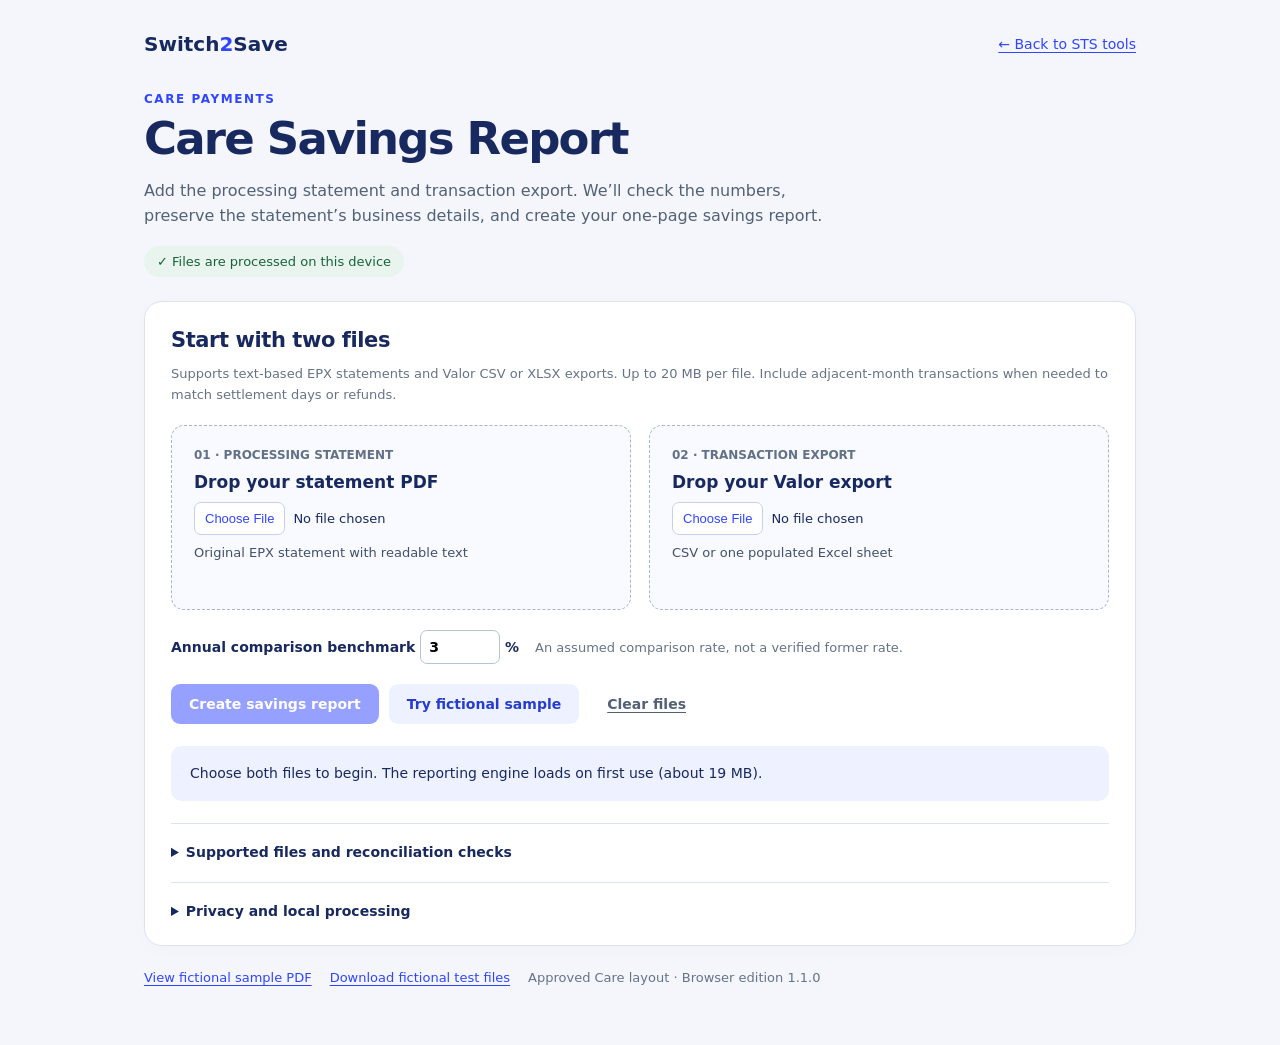
==== care-savings-report.html @ 724d2116 "Add browser-local Care Savings Report Add the approved Care report beside the existing Surcharge Rep" ====
<!doctype html>
<html lang="en">
<head>
<meta charset="utf-8"><meta name="viewport" content="width=device-width,initial-scale=1">
<meta http-equiv="Content-Security-Policy" content="default-src 'self'; script-src 'self' 'wasm-unsafe-eval'; style-src 'self' 'unsafe-inline'; connect-src 'self'; worker-src 'self'; img-src 'self' data: blob:; frame-src 'self' blob:; object-src 'none'; base-uri 'none'; form-action 'none'">
<meta name="referrer" content="no-referrer"><title>Care Savings Report | STS Tools</title>
<style>
:root{font-family:Inter,system-ui,-apple-system,BlinkMacSystemFont,"Segoe UI",sans-serif;color:#182960;background:#f4f6fc;font-synthesis:none}*{box-sizing:border-box}body{margin:0}main{max-width:1040px;margin:auto;padding:32px 24px 60px}a{color:#3045ff;text-underline-offset:3px}.top{display:flex;align-items:center;justify-content:space-between;gap:16px;margin-bottom:36px}.brand{font-weight:800;text-decoration:none;font-size:20px;color:#182960}.brand b{color:#3045ff}.navlink{font-size:14px}.eyebrow{text-transform:uppercase;letter-spacing:.13em;color:#3045ff;font-weight:750;font-size:12px}h1{font-size:clamp(30px,5vw,45px);letter-spacing:-.04em;margin:9px 0 14px;line-height:1.08}h2{font-size:21px;letter-spacing:-.02em;margin:0 0 12px}p{line-height:1.6;margin:0 0 15px}.intro{max-width:680px;color:#526175}.privacy{display:inline-flex;gap:8px;align-items:center;background:#e8f4ed;border-radius:30px;color:#17633b;padding:8px 13px;font-size:13px;margin:2px 0 24px}.panel{background:white;border:1px solid #dce3ee;border-radius:18px;padding:26px;box-shadow:0 4px 22px #18296005}.files{display:grid;grid-template-columns:1fr 1fr;gap:18px;margin:20px 0}.drop{position:relative;border:1.5px dashed #a7b5ce;border-radius:13px;background:#f8faff;padding:22px;min-height:185px;display:flex;flex-direction:column;gap:10px}.drop:focus-within,.drop.over{outline:3px solid #3045ff33;border-color:#3045ff;background:#f0f3ff}.step{font-size:12px;font-weight:750;color:#627187}.drop strong{font-size:17px}.drop input{max-width:100%;font:inherit;font-size:13px}.drop input::file-selector-button{background:white;color:#3045ff;border:1px solid #c7d0eb;border-radius:7px;padding:8px 10px;margin-right:8px;cursor:pointer}.filename{overflow-wrap:anywhere;font-size:13px;color:#42506a}.hint{font-size:13px;color:#667387}.options{display:flex;align-items:center;gap:16px;flex-wrap:wrap;margin:8px 0 20px}.options label{font-size:14px;font-weight:650}.options input{font:inherit;width:80px;padding:8px;border:1px solid #b7c3d6;border-radius:7px}button,.button{font:inherit;font-size:14px;font-weight:700;border:0;border-radius:9px;padding:12px 18px;cursor:pointer;text-decoration:none;display:inline-block}.primary{background:#3045ff;color:white}.secondary{background:#eef1ff;color:#263cce}.plain{background:transparent;color:#526175;text-decoration:underline;text-underline-offset:3px}button:disabled{opacity:.5;cursor:default}.actions{display:flex;gap:10px;align-items:center;flex-wrap:wrap}.notice{padding:17px 19px;border-radius:11px;background:#eef1ff;margin-top:22px;white-space:pre-wrap;line-height:1.5;font-size:14px}.notice.error{background:#fff0e9;color:#87350e}.notice.success{background:#e8f4ed;color:#17633b}.result{margin-top:24px}.result h2{margin-top:0}.metrics{display:grid;grid-template-columns:repeat(3,1fr);gap:12px;margin:18px 0}.metric{background:#f4f6fc;padding:16px;border-radius:10px}.metric span{font-size:12px;color:#5b6880;display:block;margin-bottom:7px}.metric strong{font-size:23px;letter-spacing:-.03em}.preview{display:block;width:100%;height:auto;border:1px solid #dce3ee;border-radius:10px;margin-top:20px;background:#e9ecf2}details{margin-top:22px;border-top:1px solid #dce3ee;padding-top:20px;font-size:14px;color:#526175}summary{cursor:pointer;font-weight:700;color:#182960}details p{margin-top:12px}ul{padding-left:20px;line-height:1.7}.bottom{display:flex;gap:18px;flex-wrap:wrap;font-size:13px;color:#65738a;margin-top:24px} [hidden]{display:none!important}.loading::before{content:"";display:inline-block;width:12px;height:12px;border:2px solid #a5b0ff;border-top-color:#3045ff;border-radius:50%;margin-right:9px;vertical-align:-2px;animation:spin 1s linear infinite}@keyframes spin{to{transform:rotate(360deg)}}@media(prefers-reduced-motion:reduce){.loading::before{animation:none}}@media(max-width:650px){main{padding:22px 16px 36px}.top{margin-bottom:28px}.panel{padding:19px}.files,.metrics{grid-template-columns:1fr}.drop{min-height:160px}.preview{height:auto}.actions button{flex-grow:1}.metric{padding:12px}.metric strong{font-size:21px}}
</style>
<script src="care-savings-report.js" defer></script>
</head>
<body><main>
<nav class="top" aria-label="Care report navigation"><a class="brand" href="index.html">Switch<b>2</b>Save</a><a class="navlink" href="index.html">← Back to STS tools</a></nav>
<div class="eyebrow">Care Payments</div><h1>Care Savings Report</h1>
<p class="intro">Add the processing statement and transaction export. We’ll check the numbers, preserve the statement’s business details, and create your one-page savings report.</p>
<div class="privacy">✓ Files are processed on this device</div>
<section class="panel" aria-labelledby="start-title">
<h2 id="start-title">Start with two files</h2><p class="hint">Supports text-based EPX statements and Valor CSV or XLSX exports. Up to 20 MB per file. Include adjacent-month transactions when needed to match settlement days or refunds.</p>
<div class="files">
<div class="drop" id="statementDrop"><span class="step">01 · PROCESSING STATEMENT</span><strong>Drop your statement PDF</strong><input id="statement" type="file" accept=".pdf,application/pdf" aria-label="Choose EPX statement PDF"><span class="filename" id="statementName">Original EPX statement with readable text</span></div>
<div class="drop" id="transactionsDrop"><span class="step">02 · TRANSACTION EXPORT</span><strong>Drop your Valor export</strong><input id="transactions" type="file" accept=".csv,.xlsx" aria-label="Choose Valor transaction CSV or XLSX"><span class="filename" id="transactionsName">CSV or one populated Excel sheet</span></div>
</div>
<div class="options"><label for="benchmark">Annual comparison benchmark <input id="benchmark" type="number" min="0" max="99" step="0.01" value="3" inputmode="decimal"> %</label><span class="hint">An assumed comparison rate, not a verified former rate.</span></div>
<div class="actions"><button id="generate" class="primary" disabled>Create savings report</button><button id="demo" class="secondary">Try fictional sample</button><button id="reset" class="plain">Clear files</button></div>
<div id="status" class="notice" role="status" aria-live="polite">Choose both files to begin. The reporting engine loads on first use (about 19 MB).</div>
<div id="auditAction" class="actions" hidden style="margin-top:14px"><a id="auditLink" class="button secondary" download>Download reconciliation audit</a></div>
<section id="result" class="result" aria-labelledby="resultTitle" hidden>
<h2 id="resultTitle">Your report</h2><p id="resultInfo" class="hint"></p>
<div class="metrics"><div class="metric"><span>Net processing · excludes monthly fee</span><strong id="net"></strong></div><div class="metric"><span>Net effective rate</span><strong id="rate"></strong></div><div class="metric"><span>Estimated annual savings · includes monthly fee</span><strong id="annual"></strong></div></div>
<a id="pdfLink" class="button primary" download>Download savings report PDF</a>
<p id="previewNote" class="hint" hidden style="margin-top:16px"></p><canvas id="preview" class="preview" role="img" aria-label="Preview of the generated one-page Care Savings Report" hidden></canvas>
</section>
<details><summary>Supported files and reconciliation checks</summary>
<p>This version reads the EPX statement layout with merchant cover, daily deposits, deposit summary, interchange detail and billing charges. Scanned, locked or other processor PDFs need separate review. The Valor export must have Status, Transaction Date and Time, TXN Type, Card Scheme, Base Amount($), Net Amount($), Store Name and Differential or Custom Fee columns.</p>
<p>Cash, declined and voided activity is excluded. Sales, fees, refunds and released funds must reconcile exactly. Daily settlement groups must match uniquely; the tool does not shift every date or discard the last day. Missing boundary transactions, ambiguous refunds, partial reversals and unfamiliar charges may require additional evidence. The report stays unavailable when a check fails, and the audit explains why.</p>
<p>The original statement supplies the business name, address, MID and month. Refunds are counted once. Surcharge recovery is separate from processing fees. The annual comparison includes the actual monthly fee; the effective-rate headline excludes it. No insurance/check-conversion savings are assumed.</p>
</details>
<details><summary>Privacy and local processing</summary><p>The reporting code and libraries are served by this STS site. Your files are read into browser memory and processed in a local WebAssembly worker. No statement or transaction data is uploaded, sent to AI services, saved in browser storage or retained by this page. Clear files to release the working session. PDF and audit downloads are saved only when you choose them.</p><p>All source matching is deterministic. Unusual fee arrangements, funding adjustments, ambiguous original-sale matches, more than four brands or more than nine service rows need a reviewed extension. A successful result confirms the implemented reconciliation checks, not an independent human audit.</p></details>
</section>
<div class="bottom"><a href="care-report-demo.pdf" target="_blank" rel="noopener">View fictional sample PDF</a><a href="care-demo-files.zip" download>Download fictional test files</a><span>Approved Care layout · Browser edition 1.1.0</span></div>
</main></body></html>
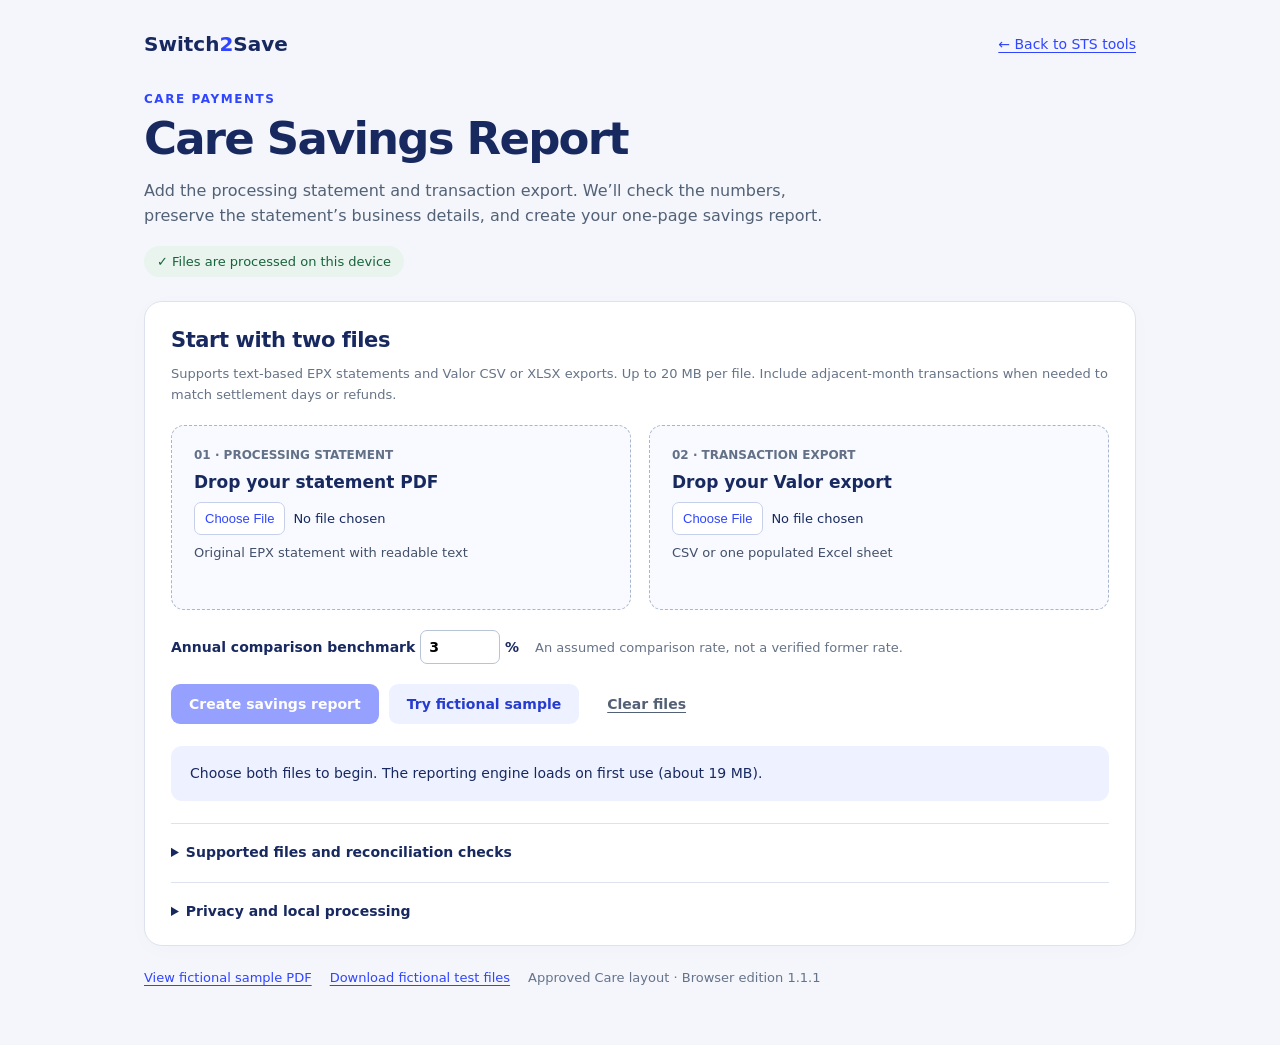
==== commit bfec38ad: "Tools site, clean copy (no history)" ====
--- a/care-savings-report.html
+++ b/care-savings-report.html
@@ -31,11 +31,11 @@
 <p id="previewNote" class="hint" hidden style="margin-top:16px"></p><canvas id="preview" class="preview" role="img" aria-label="Preview of the generated one-page Care Savings Report" hidden></canvas>
 </section>
 <details><summary>Supported files and reconciliation checks</summary>
-<p>This version reads the EPX statement layout with merchant cover, daily deposits, deposit summary, interchange detail and billing charges. Scanned, locked or other processor PDFs need separate review. The Valor export must have Status, Transaction Date and Time, TXN Type, Card Scheme, Base Amount($), Net Amount($), Store Name and Differential or Custom Fee columns.</p>
+<p>This version reads the EPX statement layout with merchant cover, daily deposits, deposit summary, interchange detail and billing charges. Payments Hub statements with the standard no-password lock are accepted. Scanned, password-protected or other processor PDFs need separate review. The Valor export must have Status, Transaction Date and Time, TXN Type, Card Scheme, Base Amount($), Net Amount($) and Differential or Custom Fee columns. Store Name is optional; when present it must match the statement.</p>
 <p>Cash, declined and voided activity is excluded. Sales, fees, refunds and released funds must reconcile exactly. Daily settlement groups must match uniquely; the tool does not shift every date or discard the last day. Missing boundary transactions, ambiguous refunds, partial reversals and unfamiliar charges may require additional evidence. The report stays unavailable when a check fails, and the audit explains why.</p>
 <p>The original statement supplies the business name, address, MID and month. Refunds are counted once. Surcharge recovery is separate from processing fees. The annual comparison includes the actual monthly fee; the effective-rate headline excludes it. No insurance/check-conversion savings are assumed.</p>
 </details>
 <details><summary>Privacy and local processing</summary><p>The reporting code and libraries are served by this STS site. Your files are read into browser memory and processed in a local WebAssembly worker. No statement or transaction data is uploaded, sent to AI services, saved in browser storage or retained by this page. Clear files to release the working session. PDF and audit downloads are saved only when you choose them.</p><p>All source matching is deterministic. Unusual fee arrangements, funding adjustments, ambiguous original-sale matches, more than four brands or more than nine service rows need a reviewed extension. A successful result confirms the implemented reconciliation checks, not an independent human audit.</p></details>
 </section>
-<div class="bottom"><a href="care-report-demo.pdf" target="_blank" rel="noopener">View fictional sample PDF</a><a href="care-demo-files.zip" download>Download fictional test files</a><span>Approved Care layout · Browser edition 1.1.0</span></div>
+<div class="bottom"><a href="care-report-demo.pdf" target="_blank" rel="noopener">View fictional sample PDF</a><a href="care-demo-files.zip" download>Download fictional test files</a><span>Approved Care layout · Browser edition 1.1.1</span></div>
 </main></body></html>
